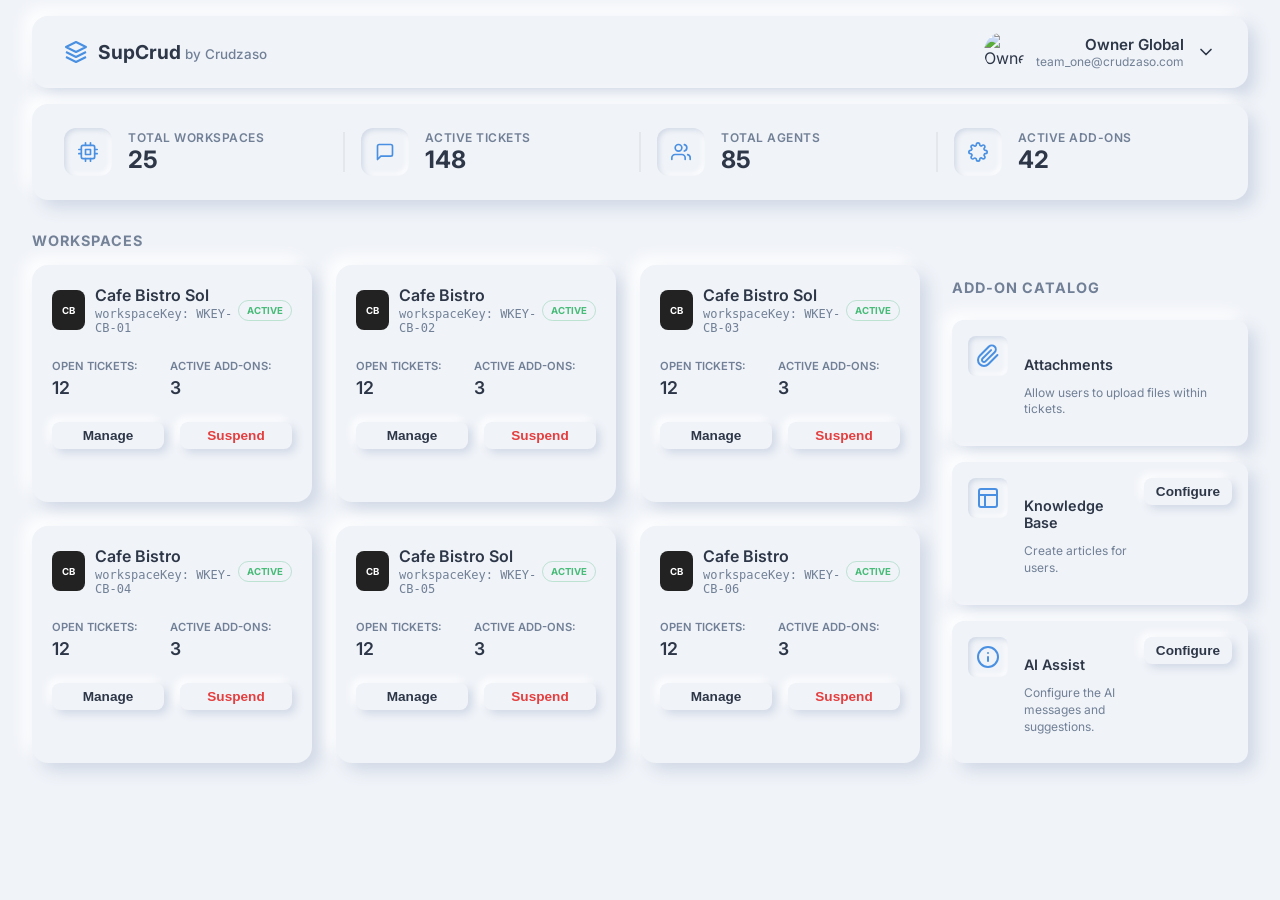
==== owner.html @ ee694b87 "Complete SupCrud Frontend Prototype" ====
<!DOCTYPE html>
<html lang="es">

<head>
    <meta charset="UTF-8">
    <meta name="viewport" content="width=device-width, initial-scale=1.0">
    <title>SupCrud - Owner Global</title>
    <link rel="preconnect" href="https://fonts.googleapis.com">
    <link rel="preconnect" href="https://fonts.gstatic.com" crossorigin>
    <link href="https://fonts.googleapis.com/css2?family=Inter:wght@400;500;600;700&display=swap" rel="stylesheet">
    <link rel="stylesheet" href="css/dashboard.css">
</head>

<body class="dashboard-body">
    <!-- Sidebar / Top Nav Area (Simulated for Owner) -->
    <header class="dashboard-header neumorphic">
        <div class="logo">
            <svg width="24" height="24" viewBox="0 0 24 24" fill="none" stroke="#4A90E2" stroke-width="2"
                stroke-linejoin="round">
                <path d="M12 2L2 7L12 12L22 7L12 2Z" />
                <path d="M2 17L12 22L22 17" />
                <path d="M2 12L12 17L22 12" />
            </svg>
            <span class="logo-text">SupCrud <small>by Crudzaso</small></span>
        </div>
        <div class="user-profile">
            <img src="https://ui-avatars.com/api/?name=Owner+Global&background=random" alt="Owner" class="avatar">
            <div class="user-info">
                <span class="user-name">Owner Global</span>
                <span class="user-email">team_one@crudzaso.com</span>
            </div>
            <svg width="20" height="20" viewBox="0 0 24 24" fill="none" stroke="currentColor" stroke-width="2"
                stroke-linecap="round" stroke-linejoin="round">
                <polyline points="6 9 12 15 18 9"></polyline>
            </svg>
        </div>
    </header>

    <main class="dashboard-main">
        <!-- Metrics Row -->
        <section class="metrics-row neumorphic">
            <div class="metric-card">
                <div class="metric-icon bg-blue-light">
                    <svg width="20" height="20" viewBox="0 0 24 24" fill="none" stroke="currentColor" stroke-width="2"
                        stroke-linecap="round" stroke-linejoin="round">
                        <rect x="4" y="4" width="16" height="16" rx="2" ry="2"></rect>
                        <rect x="9" y="9" width="6" height="6"></rect>
                        <line x1="9" y1="1" x2="9" y2="4"></line>
                        <line x1="15" y1="1" x2="15" y2="4"></line>
                        <line x1="9" y1="20" x2="9" y2="23"></line>
                        <line x1="15" y1="20" x2="15" y2="23"></line>
                        <line x1="20" y1="9" x2="23" y2="9"></line>
                        <line x1="20" y1="14" x2="23" y2="14"></line>
                        <line x1="1" y1="9" x2="4" y2="9"></line>
                        <line x1="1" y1="14" x2="4" y2="14"></line>
                    </svg>
                </div>
                <div class="metric-data">
                    <span class="metric-label">TOTAL WORKSPACES</span>
                    <span class="metric-value">25</span>
                </div>
            </div>
            <div class="metric-divider"></div>

            <div class="metric-card">
                <div class="metric-icon bg-blue-light">
                    <svg width="20" height="20" viewBox="0 0 24 24" fill="none" stroke="currentColor" stroke-width="2"
                        stroke-linecap="round" stroke-linejoin="round">
                        <path d="M21 15a2 2 0 0 1-2 2H7l-4 4V5a2 2 0 0 1 2-2h14a2 2 0 0 1 2 2z"></path>
                    </svg>
                </div>
                <div class="metric-data">
                    <span class="metric-label">ACTIVE TICKETS</span>
                    <span class="metric-value">148</span>
                </div>
            </div>
            <div class="metric-divider"></div>

            <div class="metric-card">
                <div class="metric-icon bg-blue-light">
                    <svg width="20" height="20" viewBox="0 0 24 24" fill="none" stroke="currentColor" stroke-width="2"
                        stroke-linecap="round" stroke-linejoin="round">
                        <path d="M17 21v-2a4 4 0 0 0-4-4H5a4 4 0 0 0-4 4v2"></path>
                        <circle cx="9" cy="7" r="4"></circle>
                        <path d="M23 21v-2a4 4 0 0 0-3-3.87"></path>
                        <path d="M16 3.13a4 4 0 0 1 0 7.75"></path>
                    </svg>
                </div>
                <div class="metric-data">
                    <span class="metric-label">TOTAL AGENTS</span>
                    <span class="metric-value">85</span>
                </div>
            </div>
            <div class="metric-divider"></div>

            <div class="metric-card">
                <div class="metric-icon bg-green-light">
                    <svg width="20" height="20" viewBox="0 0 24 24" fill="none" stroke="currentColor" stroke-width="2"
                        stroke-linecap="round" stroke-linejoin="round">
                        <path
                            d="M19.4 15a1.65 1.65 0 0 0 .33 1.82l.06.06a2 2 0 0 1 0 2.83 2 2 0 0 1-2.83 0l-.06-.06a1.65 1.65 0 0 0-1.82-.33 1.65 1.65 0 0 0-1 1.51V21a2 2 0 0 1-2 2 2 2 0 0 1-2-2v-.09A1.65 1.65 0 0 0 9 19.4a1.65 1.65 0 0 0-1.82.33l-.06.06a2 2 0 0 1-2.83 0 2 2 0 0 1 0-2.83l.06-.06a1.65 1.65 0 0 0 .33-1.82 1.65 1.65 0 0 0-1.51-1H3a2 2 0 0 1-2-2 2 2 0 0 1 2-2h.09A1.65 1.65 0 0 0 4.6 9a1.65 1.65 0 0 0-.33-1.82l-.06-.06a2 2 0 0 1 0-2.83 2 2 0 0 1 2.83 0l.06.06a1.65 1.65 0 0 0 1.82.33H9a1.65 1.65 0 0 0 1-1.51V3a2 2 0 0 1 2-2 2 2 0 0 1 2 2v.09a1.65 1.65 0 0 0 1 1.51 1.65 1.65 0 0 0 1.82-.33l.06-.06a2 2 0 0 1 2.83 0 2 2 0 0 1 0 2.83l-.06.06a1.65 1.65 0 0 0-.33 1.82V9a1.65 1.65 0 0 0 1.51 1H21a2 2 0 0 1 2 2 2 2 0 0 1-2 2h-.09a1.65 1.65 0 0 0-1.51 1z">
                        </path>
                    </svg>
                </div>
                <div class="metric-data">
                    <span class="metric-label">ACTIVE ADD-ONS</span>
                    <span class="metric-value">42</span>
                </div>
            </div>
        </section>

        <!-- Main Content Grid -->
        <h2 class="section-title">WORKSPACES</h2>
        <div class="content-grid">

            <!-- Workspaces Grid (Left/Main Area) -->
            <div class="workspaces-grid" id="workspacesGrid">
                <!-- Javascript will inject Workspace Cards here -->
            </div>

            <!-- Add-on Catalog (Right Sidebar Area) -->
            <div class="addons-catalog">
                <h3 class="catalog-title">ADD-ON CATALOG</h3>
                <div class="addon-card neumorphic">
                    <div class="addon-icon"><svg width="24" height="24" viewBox="0 0 24 24" fill="none" stroke="#4A90E2"
                            stroke-width="2" stroke-linecap="round" stroke-linejoin="round">
                            <path
                                d="M21.44 11.05l-9.19 9.19a6 6 0 0 1-8.49-8.49l9.19-9.19a4 4 0 0 1 5.66 5.66l-9.2 9.19a2 2 0 0 1-2.83-2.83l8.49-8.48">
                            </path>
                        </svg></div>
                    <div class="addon-info">
                        <h4>Attachments</h4>
                        <p>Allow users to upload files within tickets.</p>
                    </div>
                </div>

                <div class="addon-card neumorphic">
                    <div class="addon-icon"><svg width="24" height="24" viewBox="0 0 24 24" fill="none" stroke="#4A90E2"
                            stroke-width="2" stroke-linecap="round" stroke-linejoin="round">
                            <rect x="3" y="3" width="18" height="18" rx="2" ry="2"></rect>
                            <line x1="3" y1="9" x2="21" y2="9"></line>
                            <line x1="9" y1="21" x2="9" y2="9"></line>
                        </svg></div>
                    <div class="addon-info">
                        <h4>Knowledge Base</h4>
                        <p>Create articles for users.</p>
                    </div>
                    <button class="neumorphic-btn btn-sm">Configure</button>
                </div>

                <div class="addon-card neumorphic">
                    <div class="addon-icon"><svg width="24" height="24" viewBox="0 0 24 24" fill="none" stroke="#4A90E2"
                            stroke-width="2" stroke-linecap="round" stroke-linejoin="round">
                            <circle cx="12" cy="12" r="10"></circle>
                            <line x1="12" y1="16" x2="12" y2="12"></line>
                            <line x1="12" y1="8" x2="12.01" y2="8"></line>
                        </svg></div>
                    <div class="addon-info">
                        <h4>AI Assist</h4>
                        <p>Configure the AI messages and suggestions.</p>
                    </div>
                    <button class="neumorphic-btn btn-sm">Configure</button>
                </div>
            </div>

        </div>
    </main>

    <script src="js/owner.js"></script>
</body>

</html>
---- css/dashboard.css ----
/* Dashboard Shared Styles (Neumorphic) */
:root {
    --bg-light: #f0f3f8;
    --text-dark: #2d3748;
    --text-muted: #718096;
    --primary: #4A90E2;
    --danger: #e53e3e;
    --success: #48bb78;
    --shadow-light: #ffffff;
    --shadow-dark: #d1d9e6;
    --nav-bg: #1a202c;
    /* for workspace sidebar */
}

body.dashboard-body {
    background-color: var(--bg-light);
    color: var(--text-dark);
    font-family: 'Inter', sans-serif;
    min-height: 100vh;
    margin: 0;
    display: flex;
    flex-direction: column;
}

/* Utilities */
.neumorphic {
    background: var(--bg-light);
    border-radius: 12px;
    box-shadow: 8px 8px 16px var(--shadow-dark),
        -8px -8px 16px var(--shadow-light);
}

.neumorphic-inset {
    background: var(--bg-light);
    border-radius: 8px;
    box-shadow: inset 4px 4px 8px var(--shadow-dark),
        inset -4px -4px 8px var(--shadow-light);
}

.neumorphic-btn {
    background: var(--bg-light);
    border: none;
    border-radius: 8px;
    box-shadow: 4px 4px 8px var(--shadow-dark),
        -4px -4px 8px var(--shadow-light);
    cursor: pointer;
    transition: all 0.2s ease;
    font-weight: 600;
    color: var(--text-dark);
    padding: 10px 20px;
}

.neumorphic-btn:active {
    box-shadow: inset 4px 4px 8px var(--shadow-dark),
        inset -4px -4px 8px var(--shadow-light);
}

.btn-sm {
    padding: 6px 12px;
    font-size: 0.85rem;
}

.text-danger {
    color: var(--danger);
}

.text-success {
    color: var(--success);
}

/* Owner Header */
.dashboard-header {
    display: flex;
    justify-content: space-between;
    align-items: center;
    padding: 1rem 2rem;
    margin: 1rem 2rem;
    border-radius: 16px;
}

.logo {
    display: flex;
    align-items: center;
    gap: 10px;
    font-weight: 700;
    font-size: 1.2rem;
}

.logo small {
    font-size: 0.7em;
    color: var(--text-muted);
    font-weight: 500;
}

.user-profile {
    display: flex;
    align-items: center;
    gap: 12px;
    cursor: pointer;
}

.avatar {
    width: 40px;
    height: 40px;
    border-radius: 50%;
}

.user-info {
    display: flex;
    flex-direction: column;
    text-align: right;
}

.user-name {
    font-weight: 600;
    font-size: 0.95rem;
}

.user-email {
    font-size: 0.75rem;
    color: var(--text-muted);
}

/* Main Dashboard Container */
.dashboard-main {
    padding: 0 2rem 2rem 2rem;
    flex: 1;
}

/* Metrics Row */
.metrics-row {
    display: flex;
    justify-content: space-between;
    align-items: center;
    padding: 1.5rem 2rem;
    margin-bottom: 2rem;
    border-radius: 16px;
}

.metric-card {
    display: flex;
    align-items: center;
    gap: 1rem;
    flex: 1;
}

.metric-icon {
    width: 48px;
    height: 48px;
    border-radius: 12px;
    display: flex;
    align-items: center;
    justify-content: center;
    background: var(--bg-light);
    box-shadow: inset 2px 2px 5px var(--shadow-dark), inset -2px -2px 5px var(--shadow-light);
    color: var(--primary);
}

.metric-data {
    display: flex;
    flex-direction: column;
}

.metric-label {
    font-size: 0.75rem;
    font-weight: 600;
    color: var(--text-muted);
    letter-spacing: 0.5px;
}

.metric-value {
    font-size: 1.5rem;
    font-weight: 700;
    color: var(--text-dark);
}

.metric-divider {
    width: 2px;
    height: 40px;
    background: rgba(0, 0, 0, 0.05);
    margin: 0 1rem;
}

/* Content Grid */
.section-title {
    font-size: 0.9rem;
    font-weight: 700;
    color: var(--text-muted);
    letter-spacing: 1px;
    margin-bottom: 1rem;
}

.content-grid {
    display: grid;
    grid-template-columns: 3fr 1fr;
    gap: 2rem;
}

/* Workspaces Grid */
.workspaces-grid {
    display: grid;
    grid-template-columns: repeat(auto-fill, minmax(280px, 1fr));
    gap: 1.5rem;
}

.ws-card {
    padding: 1.25rem;
    border-radius: 16px;
    display: flex;
    flex-direction: column;
    gap: 1rem;
}

.ws-header {
    display: flex;
    align-items: center;
    justify-content: space-between;
}

.ws-brand {
    display: flex;
    align-items: center;
    gap: 10px;
}

.ws-logo {
    width: 40px;
    height: 40px;
    border-radius: 8px;
    background: #222;
    color: #fff;
    display: flex;
    align-items: center;
    justify-content: center;
    font-size: 0.6rem;
    font-weight: bold;
    text-align: center;
}

.ws-title {
    font-weight: 600;
    font-size: 1rem;
    color: var(--text-dark);
    margin-bottom: 2px;
}

.ws-key {
    font-size: 0.75rem;
    color: var(--text-muted);
    font-family: monospace;
}

.badge-active {
    font-size: 0.6rem;
    font-weight: 700;
    padding: 4px 8px;
    border-radius: 12px;
    color: var(--success);
    border: 1px solid rgba(72, 187, 120, 0.3);
}

.ws-stats {
    display: flex;
    gap: 2rem;
    margin-top: 0.5rem;
}

.ws-stat-item {
    display: flex;
    flex-direction: column;
}

.ws-stat-label {
    font-size: 0.7rem;
    font-weight: 600;
    color: var(--text-muted);
    margin-bottom: 4px;
}

.ws-stat-value {
    font-size: 1.1rem;
    font-weight: 600;
}

.ws-actions {
    display: flex;
    gap: 1rem;
    margin-top: 0.5rem;
}

.ws-actions button {
    flex: 1;
    font-size: 0.85rem;
}

/* Catalog */
.addons-catalog {
    display: flex;
    flex-direction: column;
    gap: 1rem;
}

.catalog-title {
    font-size: 0.9rem;
    font-weight: 700;
    color: var(--text-muted);
    letter-spacing: 1px;
    margin-bottom: 0.5rem;
}

.addon-card {
    padding: 1rem;
    display: flex;
    align-items: flex-start;
    gap: 1rem;
    border-radius: 12px;
}

.addon-icon {
    width: 40px;
    height: 40px;
    border-radius: 8px;
    flex-shrink: 0;
    display: flex;
    align-items: center;
    justify-content: center;
    background: var(--neumorphic-inset);
    box-shadow: inset 2px 2px 5px var(--shadow-dark), inset -2px -2px 5px var(--shadow-light);
}

.addon-info h4 {
    font-size: 0.9rem;
    font-weight: 600;
    margin-bottom: 4px;
}

.addon-info p {
    font-size: 0.75rem;
    color: var(--text-muted);
    line-height: 1.4;
}
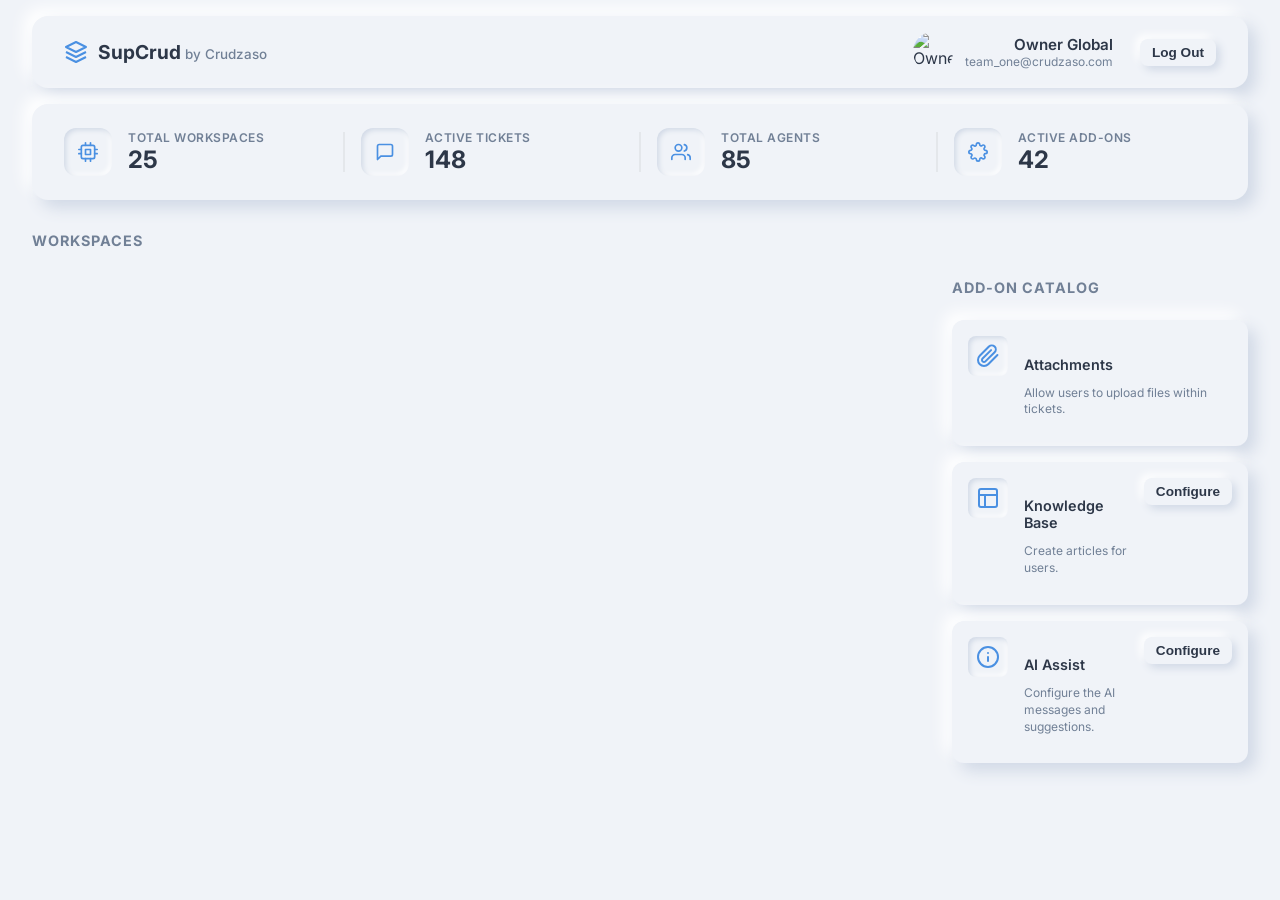
==== commit 414cc532: "feat(integrations): Add fully integrated backend, MySQL schemas, and setup instructions" ====
--- a/owner.html
+++ b/owner.html
@@ -29,10 +29,9 @@
                 <span class="user-name">Owner Global</span>
                 <span class="user-email">team_one@crudzaso.com</span>
             </div>
-            <svg width="20" height="20" viewBox="0 0 24 24" fill="none" stroke="currentColor" stroke-width="2"
-                stroke-linecap="round" stroke-linejoin="round">
-                <polyline points="6 9 12 15 18 9"></polyline>
-            </svg>
+            <button id="btnLogout" class="neumorphic-btn btn-sm" style="margin-left: 15px; color: var(--text-color);">
+                Log Out
+            </button>
         </div>
     </header>
 
@@ -166,6 +165,7 @@
         </div>
     </main>
 
+    <script src="js/api-config.js"></script>
     <script src="js/owner.js"></script>
 </body>
 
